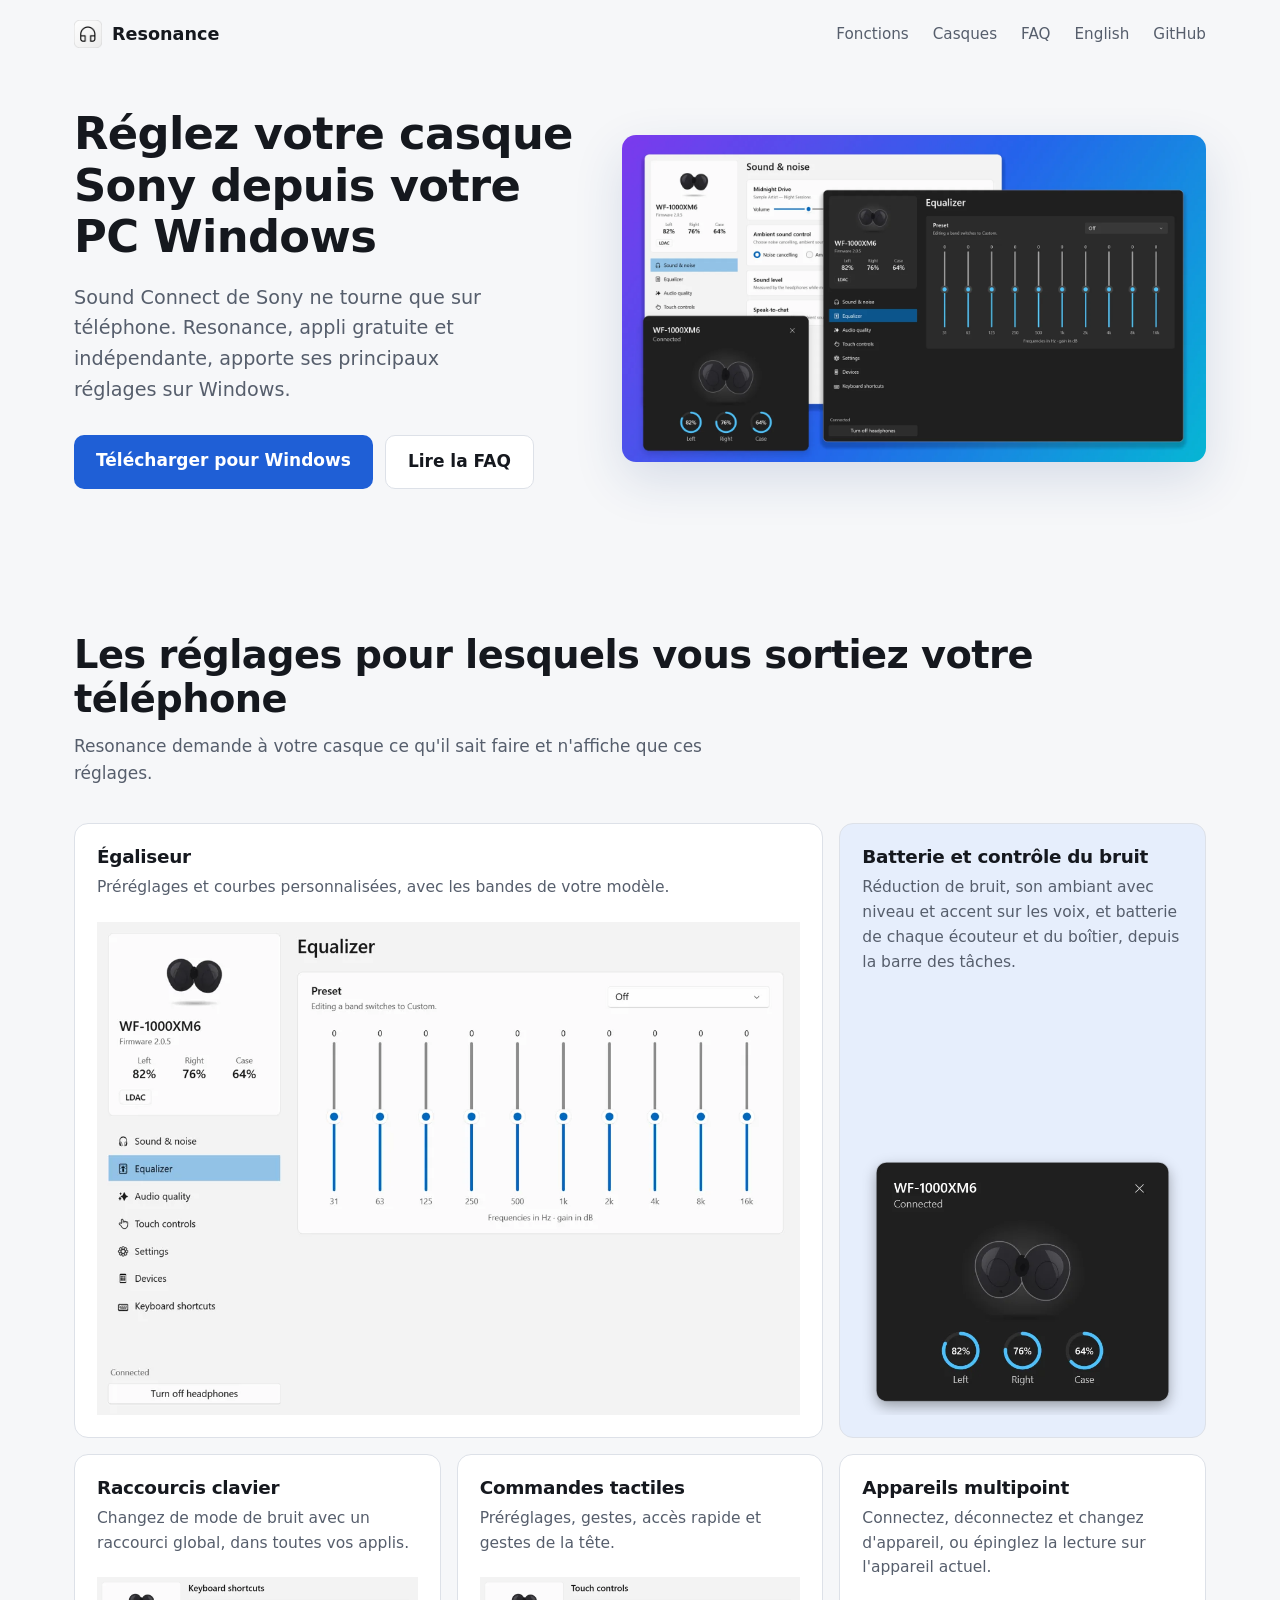
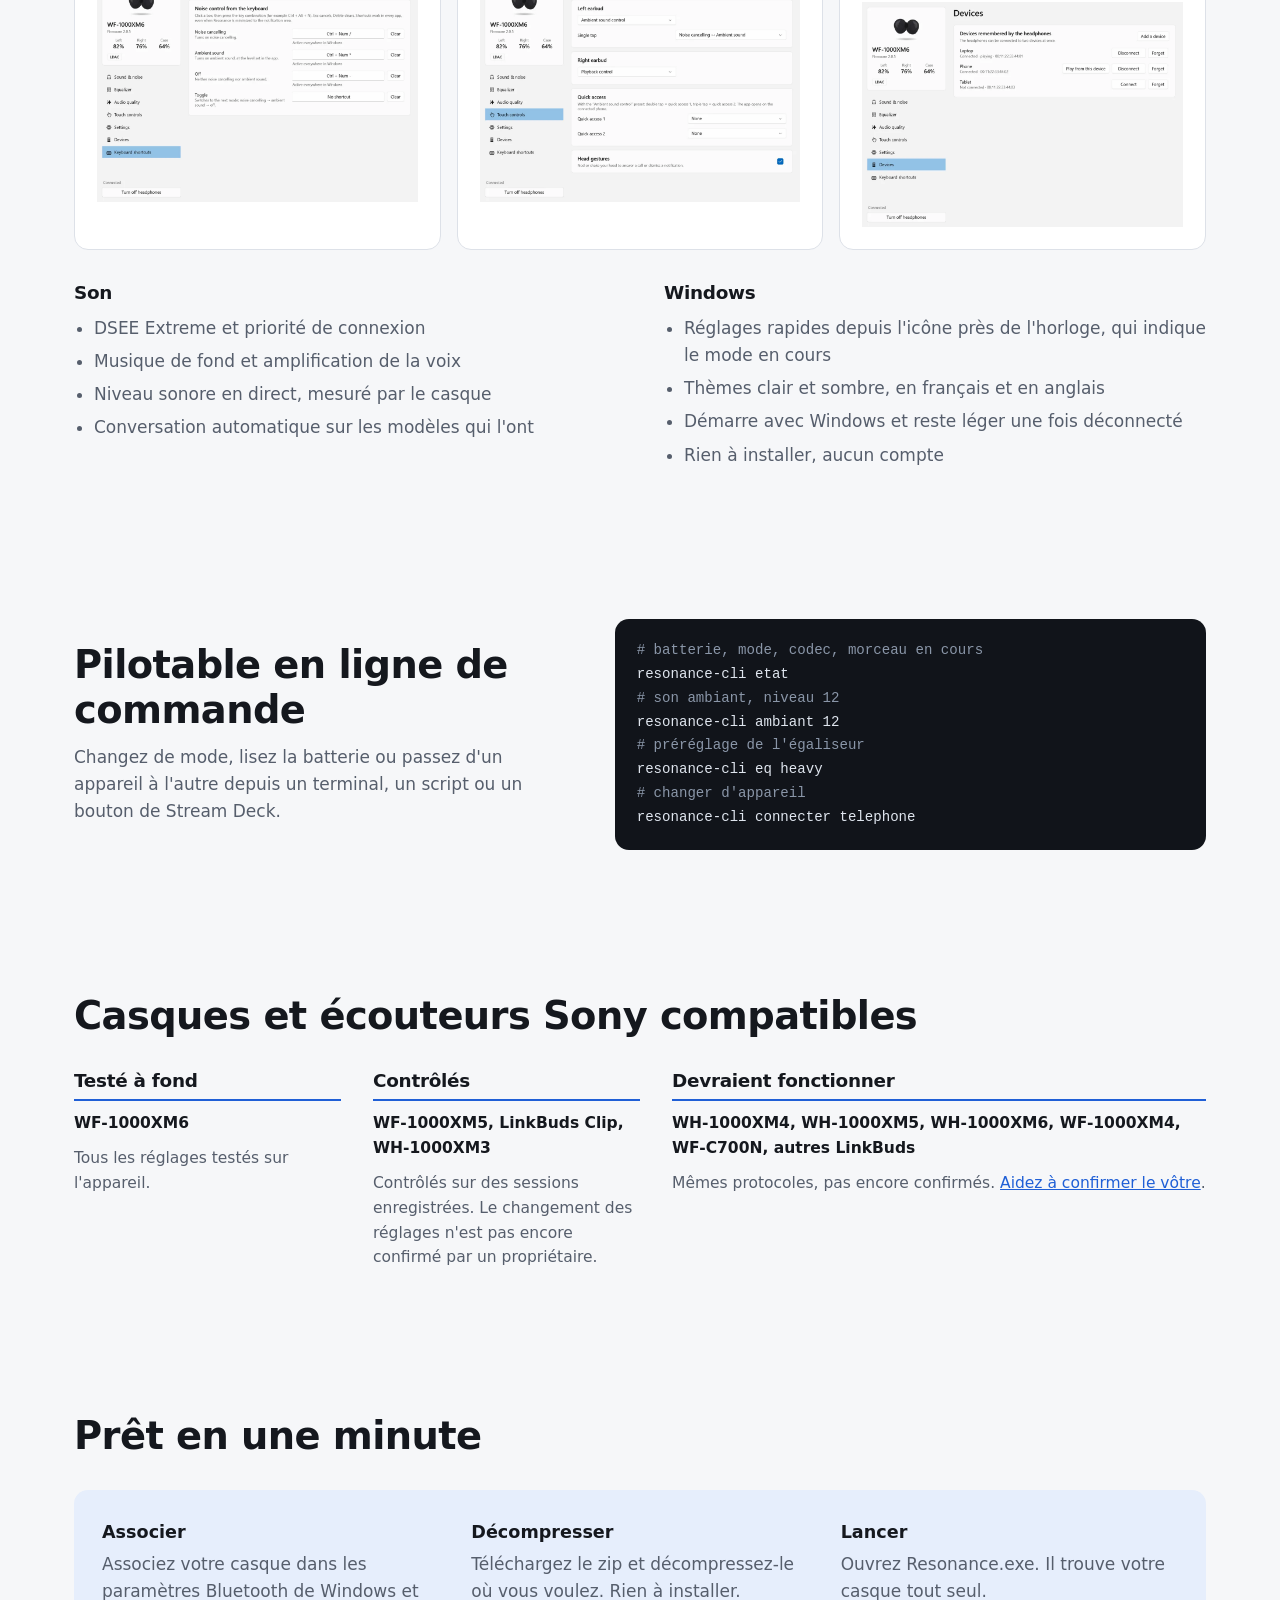
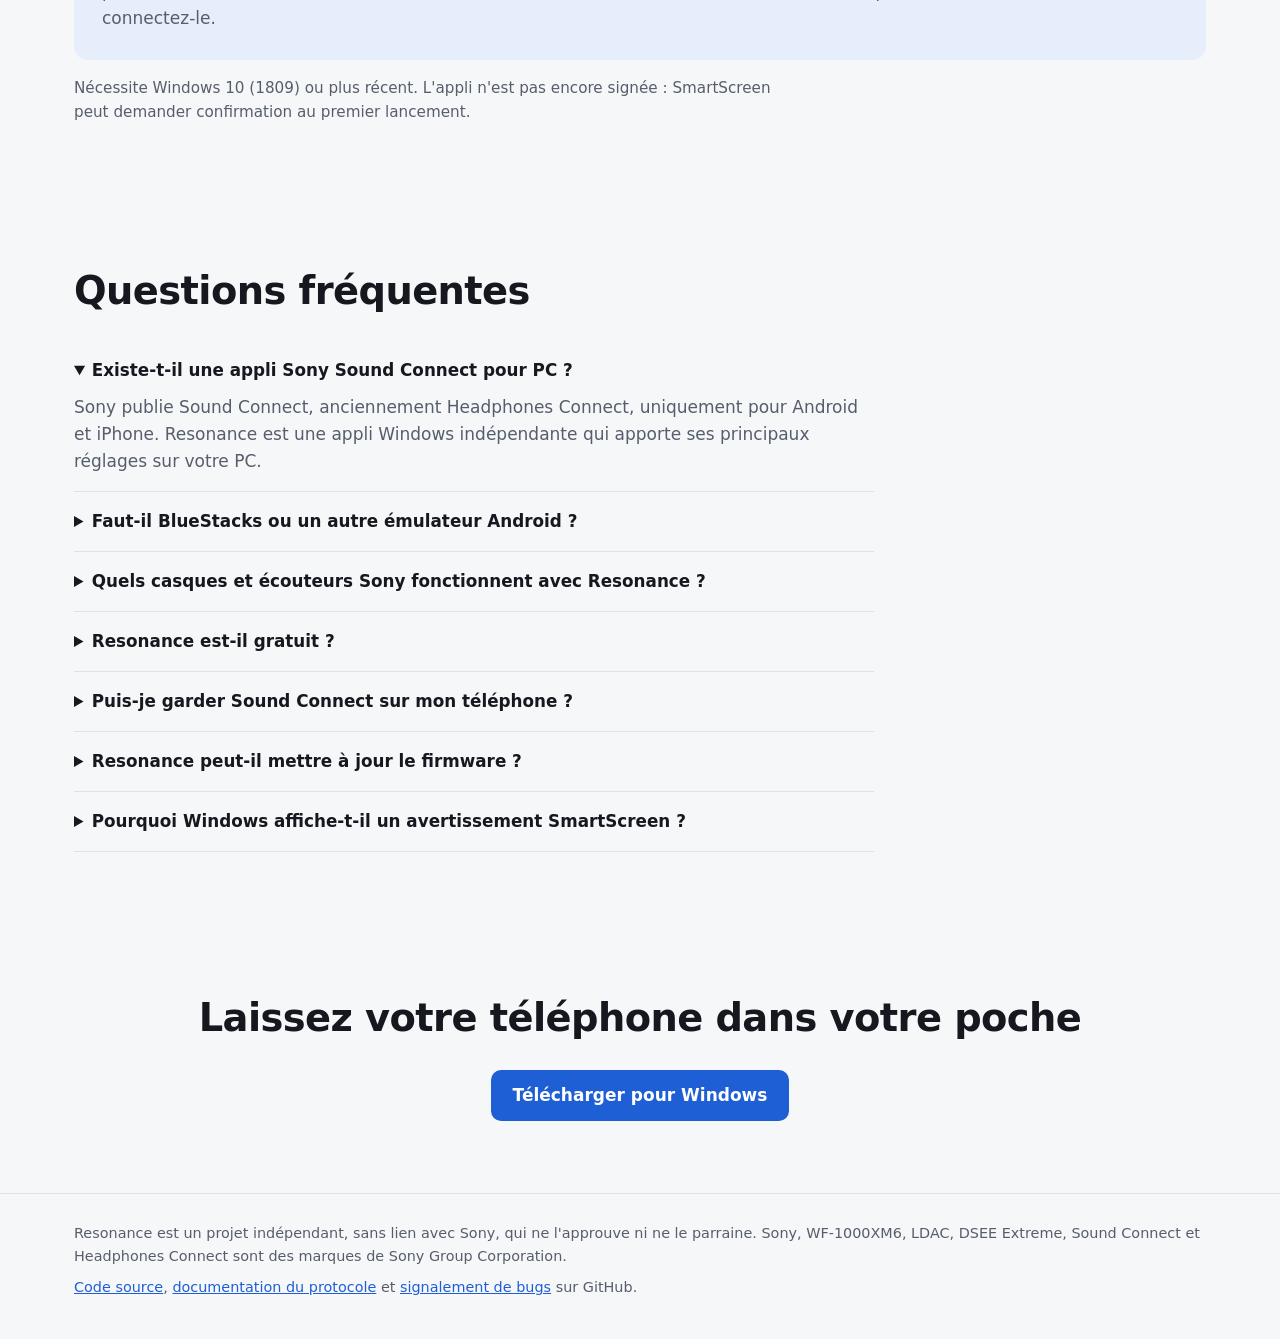
==== site/fr/index.html @ 75f2cf94 "Add a website and answer common searches in the README Publish site/ with GitHub Pages: English and " ====
<!doctype html>
<html lang="fr">
<head>
<meta charset="utf-8">
<meta name="viewport" content="width=device-width, initial-scale=1">
<title>Resonance : l'alternative à Sony Sound Connect sur PC Windows</title>
<meta name="description" content="Sony Sound Connect sur PC : Resonance, appli Windows gratuite et indépendante pour casques WH-1000XM et WF-1000XM. Réduction de bruit, égaliseur, batterie.">
<link rel="canonical" href="https://firewall-code.github.io/Resonance-for-Sound-Connect/fr/">
<link rel="alternate" hreflang="en" href="https://firewall-code.github.io/Resonance-for-Sound-Connect/">
<link rel="alternate" hreflang="fr" href="https://firewall-code.github.io/Resonance-for-Sound-Connect/fr/">
<link rel="alternate" hreflang="x-default" href="https://firewall-code.github.io/Resonance-for-Sound-Connect/">
<link rel="icon" href="../favicon.ico">
<link rel="stylesheet" href="../style.css">
<link rel="preload" as="image" href="../images/hero.webp" fetchpriority="high">
<meta property="og:type" content="website">
<meta property="og:site_name" content="Resonance">
<meta property="og:locale" content="fr_FR">
<meta property="og:title" content="Resonance : réglez votre casque Sony depuis Windows">
<meta property="og:description" content="Sound Connect ne tourne que sur téléphone. Resonance apporte la réduction de bruit, l'égaliseur et la batterie sur Windows. Gratuit, indépendant, sans émulateur.">
<meta property="og:url" content="https://firewall-code.github.io/Resonance-for-Sound-Connect/fr/">
<meta property="og:image" content="https://firewall-code.github.io/Resonance-for-Sound-Connect/images/social.png">
<meta property="og:image:width" content="1280">
<meta property="og:image:height" content="640">
<meta name="twitter:card" content="summary_large_image">
<script type="application/ld+json">
{
  "@context": "https://schema.org",
  "@type": "SoftwareApplication",
  "name": "Resonance",
  "alternateName": "Resonance for Sound Connect",
  "description": "Appli Windows gratuite et indépendante pour régler les casques Sony : réduction de bruit, son ambiant, égaliseur, batterie, commandes tactiles, raccourcis clavier et ligne de commande. Sans lien avec Sony.",
  "applicationCategory": "MultimediaApplication",
  "operatingSystem": "Windows 10, Windows 11",
  "inLanguage": "fr",
  "url": "https://firewall-code.github.io/Resonance-for-Sound-Connect/fr/",
  "downloadUrl": "https://github.com/FireWall-code/Resonance-for-Sound-Connect/releases/latest/download/Resonance-win-x64.zip",
  "screenshot": "https://firewall-code.github.io/Resonance-for-Sound-Connect/images/hero.webp",
  "license": "https://polyformproject.org/licenses/noncommercial/1.0.0/",
  "offers": { "@type": "Offer", "price": "0", "priceCurrency": "EUR" }
}
</script>
<script type="application/ld+json">
{
  "@context": "https://schema.org",
  "@type": "FAQPage",
  "mainEntity": [
    { "@type": "Question", "name": "Existe-t-il une appli Sony Sound Connect pour PC ?", "acceptedAnswer": { "@type": "Answer", "text": "Sony publie Sound Connect, anciennement Headphones Connect, uniquement pour Android et iPhone. Resonance est une appli Windows indépendante qui apporte ses principaux réglages sur votre PC." } },
    { "@type": "Question", "name": "Faut-il BlueStacks ou un autre émulateur Android ?", "acceptedAnswer": { "@type": "Answer", "text": "Non. Resonance est une appli Windows native qui parle au casque en Bluetooth. Il ne faut ni émulateur, ni téléphone, ni compte Sony." } },
    { "@type": "Question", "name": "Quels casques et écouteurs Sony fonctionnent avec Resonance ?", "acceptedAnswer": { "@type": "Answer", "text": "Tous les réglages ont été testés sur les WF-1000XM6. Les WF-1000XM5, LinkBuds Clip et WH-1000XM3 ont été contrôlés sur des sessions enregistrées. Les WH-1000XM4, WH-1000XM5, WH-1000XM6, WF-1000XM4, WF-C700N et autres LinkBuds utilisent les mêmes protocoles et devraient fonctionner, mais ce n'est pas encore confirmé." } },
    { "@type": "Question", "name": "Resonance est-il gratuit ?", "acceptedAnswer": { "@type": "Answer", "text": "Oui, pour un usage personnel et tout autre usage non commercial, sous licence PolyForm Noncommercial 1.0.0. Le code source est public sur GitHub. Un usage commercial demande l'accord de l'auteur." } },
    { "@type": "Question", "name": "Puis-je garder Sound Connect sur mon téléphone ?", "acceptedAnswer": { "@type": "Answer", "text": "Oui. Un casque n'accepte qu'une appli de contrôle à la fois : Resonance le libère après quelques minutes sans utilisation et le reprend quand vous en avez besoin. Vous pouvez aussi le laisser au téléphone tout de suite." } },
    { "@type": "Question", "name": "Resonance peut-il mettre à jour le firmware ?", "acceptedAnswer": { "@type": "Answer", "text": "Non. Les fichiers de firmware viennent des serveurs de Sony : continuez à utiliser l'appli du téléphone pour les mises à jour." } },
    { "@type": "Question", "name": "Pourquoi Windows affiche-t-il un avertissement SmartScreen ?", "acceptedAnswer": { "@type": "Answer", "text": "L'appli n'est pas encore signée. Choisissez Informations complémentaires, puis Exécuter quand même. Le code source et le processus de construction sont publics sur GitHub." } }
  ]
}
</script>
</head>
<body>
<header class="wrap">
  <nav aria-label="Principale">
    <a class="brand" href="./"><img src="../favicon.ico" width="28" height="28" alt="">Resonance</a>
    <a class="hide" href="#fonctions">Fonctions</a>
    <a class="hide" href="#casques">Casques</a>
    <a class="hide" href="#faq">FAQ</a>
    <a href="../" hreflang="en" lang="en">English</a>
    <a href="https://github.com/FireWall-code/Resonance-for-Sound-Connect">GitHub</a>
  </nav>
</header>

<main>
  <div class="wrap hero">
    <div>
      <h1>Réglez votre casque Sony depuis votre PC Windows</h1>
      <p>Sound Connect de Sony ne tourne que sur téléphone. Resonance, appli gratuite et indépendante, apporte ses principaux réglages sur Windows.</p>
      <div class="actions">
        <a class="btn primary" href="https://github.com/FireWall-code/Resonance-for-Sound-Connect/releases/latest/download/Resonance-win-x64.zip">Télécharger pour Windows</a>
        <a class="btn secondary" href="#faq">Lire la FAQ</a>
      </div>
    </div>
    <img src="../images/hero.webp" width="1600" height="898" fetchpriority="high" alt="Resonance pour Windows en thèmes clair et sombre, avec les batteries, la réduction de bruit et la carte de connexion d'écouteurs Sony">
  </div>

  <section id="fonctions">
    <div class="wrap">
      <h2>Les réglages pour lesquels vous sortiez votre téléphone</h2>
      <p>Resonance demande à votre casque ce qu'il sait faire et n'affiche que ces réglages.</p>
      <div class="bento">
        <div class="cell wide">
          <h3>Égaliseur</h3>
          <p>Préréglages et courbes personnalisées, avec les bandes de votre modèle.</p>
          <picture>
            <source media="(prefers-color-scheme: dark)" srcset="../images/equalizer-dark.webp">
            <img src="../images/equalizer-light.webp" width="1100" height="770" loading="lazy" alt="Page égaliseur de Resonance avec préréglages et bandes de fréquences">
          </picture>
        </div>
        <div class="cell side">
          <h3>Batterie et contrôle du bruit</h3>
          <p>Réduction de bruit, son ambiant avec niveau et accent sur les voix, et batterie de chaque écouteur et du boîtier, depuis la barre des tâches.</p>
          <img src="../images/card.webp" width="561" height="467" loading="lazy" alt="Carte de connexion avec la batterie de l'écouteur gauche, de l'écouteur droit et du boîtier">
        </div>
        <div class="cell third">
          <h3>Raccourcis clavier</h3>
          <p>Changez de mode de bruit avec un raccourci global, dans toutes vos applis.</p>
          <picture>
            <source media="(prefers-color-scheme: dark)" srcset="../images/shortcuts-dark.webp">
            <img src="../images/shortcuts-light.webp" width="1100" height="770" loading="lazy" alt="Page des raccourcis clavier globaux pour la réduction de bruit et le son ambiant">
          </picture>
        </div>
        <div class="cell third">
          <h3>Commandes tactiles</h3>
          <p>Préréglages, gestes, accès rapide et gestes de la tête.</p>
          <picture>
            <source media="(prefers-color-scheme: dark)" srcset="../images/touch-dark.webp">
            <img src="../images/touch-light.webp" width="1100" height="770" loading="lazy" alt="Page des commandes tactiles pour personnaliser les gestes des écouteurs">
          </picture>
        </div>
        <div class="cell third">
          <h3>Appareils multipoint</h3>
          <p>Connectez, déconnectez et changez d'appareil, ou épinglez la lecture sur l'appareil actuel.</p>
          <picture>
            <source media="(prefers-color-scheme: dark)" srcset="../images/devices-dark.webp">
            <img src="../images/devices-light.webp" width="1100" height="770" loading="lazy" alt="Page des appareils listant le téléphone et le PC associés au casque">
          </picture>
        </div>
      </div>
      <div class="groups">
        <div>
          <h3>Son</h3>
          <ul>
            <li>DSEE Extreme et priorité de connexion</li>
            <li>Musique de fond et amplification de la voix</li>
            <li>Niveau sonore en direct, mesuré par le casque</li>
            <li>Conversation automatique sur les modèles qui l'ont</li>
          </ul>
        </div>
        <div>
          <h3>Windows</h3>
          <ul>
            <li>Réglages rapides depuis l'icône près de l'horloge, qui indique le mode en cours</li>
            <li>Thèmes clair et sombre, en français et en anglais</li>
            <li>Démarre avec Windows et reste léger une fois déconnecté</li>
            <li>Rien à installer, aucun compte</li>
          </ul>
        </div>
      </div>
    </div>
  </section>

  <section>
    <div class="wrap split">
      <div>
        <h2>Pilotable en ligne de commande</h2>
        <p>Changez de mode, lisez la batterie ou passez d'un appareil à l'autre depuis un terminal, un script ou un bouton de Stream Deck.</p>
      </div>
<pre><code><span class="c"># batterie, mode, codec, morceau en cours</span>
resonance-cli etat
<span class="c"># son ambiant, niveau 12</span>
resonance-cli ambiant 12
<span class="c"># préréglage de l'égaliseur</span>
resonance-cli eq heavy
<span class="c"># changer d'appareil</span>
resonance-cli connecter telephone</code></pre>
    </div>
  </section>

  <section id="casques">
    <div class="wrap">
      <h2>Casques et écouteurs Sony compatibles</h2>
      <div class="models">
        <div>
          <h3>Testé à fond</h3>
          <p><strong>WF-1000XM6</strong></p>
          <p>Tous les réglages testés sur l'appareil.</p>
        </div>
        <div>
          <h3>Contrôlés</h3>
          <p><strong>WF-1000XM5, LinkBuds Clip, WH-1000XM3</strong></p>
          <p>Contrôlés sur des sessions enregistrées. Le changement des réglages n'est pas encore confirmé par un propriétaire.</p>
        </div>
        <div>
          <h3>Devraient fonctionner</h3>
          <p><strong>WH-1000XM4, WH-1000XM5, WH-1000XM6, WF-1000XM4, WF-C700N, autres LinkBuds</strong></p>
          <p>Mêmes protocoles, pas encore confirmés. <a href="https://github.com/FireWall-code/Resonance-for-Sound-Connect/blob/main/CONTRIBUTING.md#add-support-for-your-headphones">Aidez à confirmer le vôtre</a>.</p>
        </div>
      </div>
    </div>
  </section>

  <section id="installation">
    <div class="wrap">
      <h2>Prêt en une minute</h2>
      <ol class="steps">
        <li><b>Associer</b>Associez votre casque dans les paramètres Bluetooth de Windows et connectez-le.</li>
        <li><b>Décompresser</b>Téléchargez le zip et décompressez-le où vous voulez. Rien à installer.</li>
        <li><b>Lancer</b>Ouvrez Resonance.exe. Il trouve votre casque tout seul.</li>
      </ol>
      <p class="note">Nécessite Windows 10 (1809) ou plus récent. L'appli n'est pas encore signée : SmartScreen peut demander confirmation au premier lancement.</p>
    </div>
  </section>

  <section id="faq">
    <div class="wrap">
      <h2>Questions fréquentes</h2>
      <div class="faq">
        <details open><summary>Existe-t-il une appli Sony Sound Connect pour PC ?</summary><p>Sony publie Sound Connect, anciennement Headphones Connect, uniquement pour Android et iPhone. Resonance est une appli Windows indépendante qui apporte ses principaux réglages sur votre PC.</p></details>
        <details><summary>Faut-il BlueStacks ou un autre émulateur Android ?</summary><p>Non. Resonance est une appli Windows native qui parle au casque en Bluetooth. Il ne faut ni émulateur, ni téléphone, ni compte Sony.</p></details>
        <details><summary>Quels casques et écouteurs Sony fonctionnent avec Resonance ?</summary><p>Tous les réglages ont été testés sur les WF-1000XM6. Les WF-1000XM5, LinkBuds Clip et WH-1000XM3 ont été contrôlés sur des sessions enregistrées. Les WH-1000XM4, WH-1000XM5, WH-1000XM6, WF-1000XM4, WF-C700N et autres LinkBuds utilisent les mêmes protocoles et devraient fonctionner, mais ce n'est pas encore confirmé.</p></details>
        <details><summary>Resonance est-il gratuit ?</summary><p>Oui, pour un usage personnel et tout autre usage non commercial, sous <a href="https://polyformproject.org/licenses/noncommercial/1.0.0/">licence PolyForm Noncommercial 1.0.0</a>. Le code source est public sur GitHub. Un usage commercial demande l'accord de l'auteur.</p></details>
        <details><summary>Puis-je garder Sound Connect sur mon téléphone ?</summary><p>Oui. Un casque n'accepte qu'une appli de contrôle à la fois : Resonance le libère après quelques minutes sans utilisation et le reprend quand vous en avez besoin. Vous pouvez aussi le laisser au téléphone tout de suite.</p></details>
        <details><summary>Resonance peut-il mettre à jour le firmware ?</summary><p>Non. Les fichiers de firmware viennent des serveurs de Sony : continuez à utiliser l'appli du téléphone pour les mises à jour.</p></details>
        <details><summary>Pourquoi Windows affiche-t-il un avertissement SmartScreen ?</summary><p>L'appli n'est pas encore signée. Choisissez Informations complémentaires, puis Exécuter quand même. Le code source et le processus de construction sont publics sur GitHub.</p></details>
      </div>
    </div>
  </section>

  <div class="wrap end">
    <h2>Laissez votre téléphone dans votre poche</h2>
    <div class="actions">
      <a class="btn primary" href="https://github.com/FireWall-code/Resonance-for-Sound-Connect/releases/latest/download/Resonance-win-x64.zip">Télécharger pour Windows</a>
    </div>
  </div>
</main>

<footer>
  <div class="wrap">
    <p>Resonance est un projet indépendant, sans lien avec Sony, qui ne l'approuve ni ne le parraine. Sony, WF-1000XM6, LDAC, DSEE Extreme, Sound Connect et Headphones Connect sont des marques de Sony Group Corporation.</p>
    <p><a href="https://github.com/FireWall-code/Resonance-for-Sound-Connect">Code source</a>, <a href="https://github.com/FireWall-code/Resonance-for-Sound-Connect/blob/main/docs/PROTOCOL.md">documentation du protocole</a> et <a href="https://github.com/FireWall-code/Resonance-for-Sound-Connect/issues">signalement de bugs</a> sur GitHub.</p>
  </div>
</footer>
</body>
</html>
---- site/style.css ----
/* Resonance landing page. No web fonts and no scripts, so it loads at once and every word is indexable. */
:root {
  color-scheme: light dark;
  --bg: #f6f7f9;
  --surface: #ffffff;
  --tint: #e6eefc;
  --text: #15181e;
  --muted: #565e6c;
  --line: #dde1e8;
  --accent: #1f5fd6;
  --on-accent: #ffffff;
  --radius: 14px;
  --shadow: 0 18px 50px rgb(31 66 130 / 0.14);
}
@media (prefers-color-scheme: dark) {
  :root {
    --bg: #101216;
    --surface: #181b21;
    --tint: #18253c;
    --text: #eef0f4;
    --muted: #a3abb8;
    --line: #2b3038;
    --accent: #7fb0ff;
    --on-accent: #0c1420;
    --shadow: 0 18px 50px rgb(0 0 0 / 0.45);
  }
}
* { box-sizing: border-box; }
html { scroll-behavior: smooth; }
body {
  margin: 0;
  background: var(--bg);
  color: var(--text);
  font: 17px/1.6 "Segoe UI Variable Text", "Segoe UI", system-ui, -apple-system, "Helvetica Neue", Arial, sans-serif;
}
img { display: block; max-width: 100%; height: auto; }
a { color: var(--accent); }
h1, h2, h3 { font-family: "Segoe UI Variable Display", "Segoe UI", system-ui, -apple-system, Arial, sans-serif; line-height: 1.15; letter-spacing: -0.015em; margin: 0; }
h1 { font-size: clamp(2.1rem, 3.5vw, 3rem); font-weight: 650; }
h2 { font-size: clamp(1.7rem, 3.2vw, 2.4rem); font-weight: 620; }
h3 { font-size: 1.15rem; font-weight: 620; }
p { margin: 0; }
.wrap { max-width: 1180px; margin: 0 auto; padding: 0 24px; }
section { padding: 72px 0; }
section > .wrap > h2 + p { margin-top: 12px; max-width: 65ch; color: var(--muted); }

nav { display: flex; align-items: center; gap: 24px; height: 68px; white-space: nowrap; }
nav .brand { display: flex; align-items: center; gap: 10px; color: var(--text); font-weight: 650; font-size: 1.1rem; text-decoration: none; margin-right: auto; }
nav a { color: var(--muted); text-decoration: none; font-size: 0.95rem; }
nav a:hover { color: var(--text); }

.hero { display: grid; grid-template-columns: 6fr 7fr; gap: 48px; align-items: center; padding: 40px 24px 72px; }
.hero p { margin-top: 20px; font-size: 1.2rem; color: var(--muted); max-width: 34ch; }
.actions { display: flex; flex-wrap: wrap; gap: 12px; margin-top: 30px; }
.btn { display: inline-block; padding: 12px 22px; border-radius: 10px; font-weight: 600; text-decoration: none; white-space: nowrap; transition: transform 0.15s ease, background-color 0.15s ease; }
.btn:active { transform: translateY(1px) scale(0.99); }
.btn.primary { background: var(--accent); color: var(--on-accent); }
.btn.primary:hover { transform: translateY(-1px); }
.btn.secondary { color: var(--text); border: 1px solid var(--line); background: var(--surface); }
.btn.secondary:hover { border-color: var(--muted); }
.hero img { border-radius: var(--radius); box-shadow: var(--shadow); }

.bento { display: grid; grid-template-columns: repeat(6, 1fr); gap: 16px; margin-top: 36px; }
.cell { background: var(--surface); border: 1px solid var(--line); border-radius: var(--radius); padding: 22px; overflow: hidden; display: flex; flex-direction: column; gap: 8px; }
.cell p { color: var(--muted); font-size: 0.97rem; }
.cell img { margin-top: auto; padding-top: 14px; }
.cell.wide { grid-column: span 4; }
.cell.side { grid-column: span 2; background: var(--tint); }
.cell.third { grid-column: span 2; }

.groups { display: grid; grid-template-columns: 1fr 1fr; gap: 48px; margin-top: 32px; }
.groups ul { margin: 12px 0 0; padding-left: 20px; color: var(--muted); }
.groups li { margin: 6px 0; }

.split { display: grid; grid-template-columns: 5fr 6fr; gap: 48px; align-items: center; }
.split p { margin-top: 12px; color: var(--muted); }
pre { margin: 0; padding: 20px 22px; border-radius: var(--radius); background: #11141a; color: #dfe5ee; font: 0.88rem/1.7 "Cascadia Code", Consolas, ui-monospace, monospace; overflow-x: auto; }
pre .c { color: #8a96a8; }

.models { display: grid; grid-template-columns: 1fr 1fr 2fr; gap: 32px; margin-top: 32px; }
.models h3 { padding-bottom: 8px; border-bottom: 2px solid var(--accent); }
.models p { margin-top: 10px; color: var(--muted); font-size: 0.97rem; }
.models strong { color: var(--text); font-weight: 600; }

ol.steps { list-style: none; counter-reset: step; padding: 0; margin: 32px 0 0; display: grid; grid-template-columns: repeat(3, 1fr); gap: 32px; background: var(--tint); padding: 28px; border-radius: var(--radius); }
ol.steps li { color: var(--muted); }
ol.steps b { display: block; color: var(--text); font-size: 1.1rem; margin-bottom: 4px; }
.note { margin-top: 16px; color: var(--muted); font-size: 0.95rem; max-width: 75ch; }

.faq { margin-top: 28px; max-width: 800px; }
details { border-bottom: 1px solid var(--line); padding: 16px 0; }
summary { cursor: pointer; font-weight: 600; font-size: 1.05rem; }
details p { margin-top: 10px; color: var(--muted); }

.end { text-align: center; padding: 72px 24px; }
.end .actions { justify-content: center; }
footer { border-top: 1px solid var(--line); padding: 28px 0 40px; color: var(--muted); font-size: 0.9rem; }
footer p + p { margin-top: 8px; }

@media (max-width: 860px) {
  section { padding: 48px 0; }
  nav { gap: 16px; }
  nav .hide { display: none; }
  .hero, .split, .groups, .models { grid-template-columns: 1fr; gap: 28px; }
  .hero p { max-width: none; }
  .bento { grid-template-columns: 1fr; }
  .cell.wide, .cell.side, .cell.third { grid-column: auto; }
  ol.steps { grid-template-columns: 1fr; gap: 20px; }
}
@media (prefers-reduced-motion: reduce) {
  html { scroll-behavior: auto; }
  .btn { transition: none; }
}
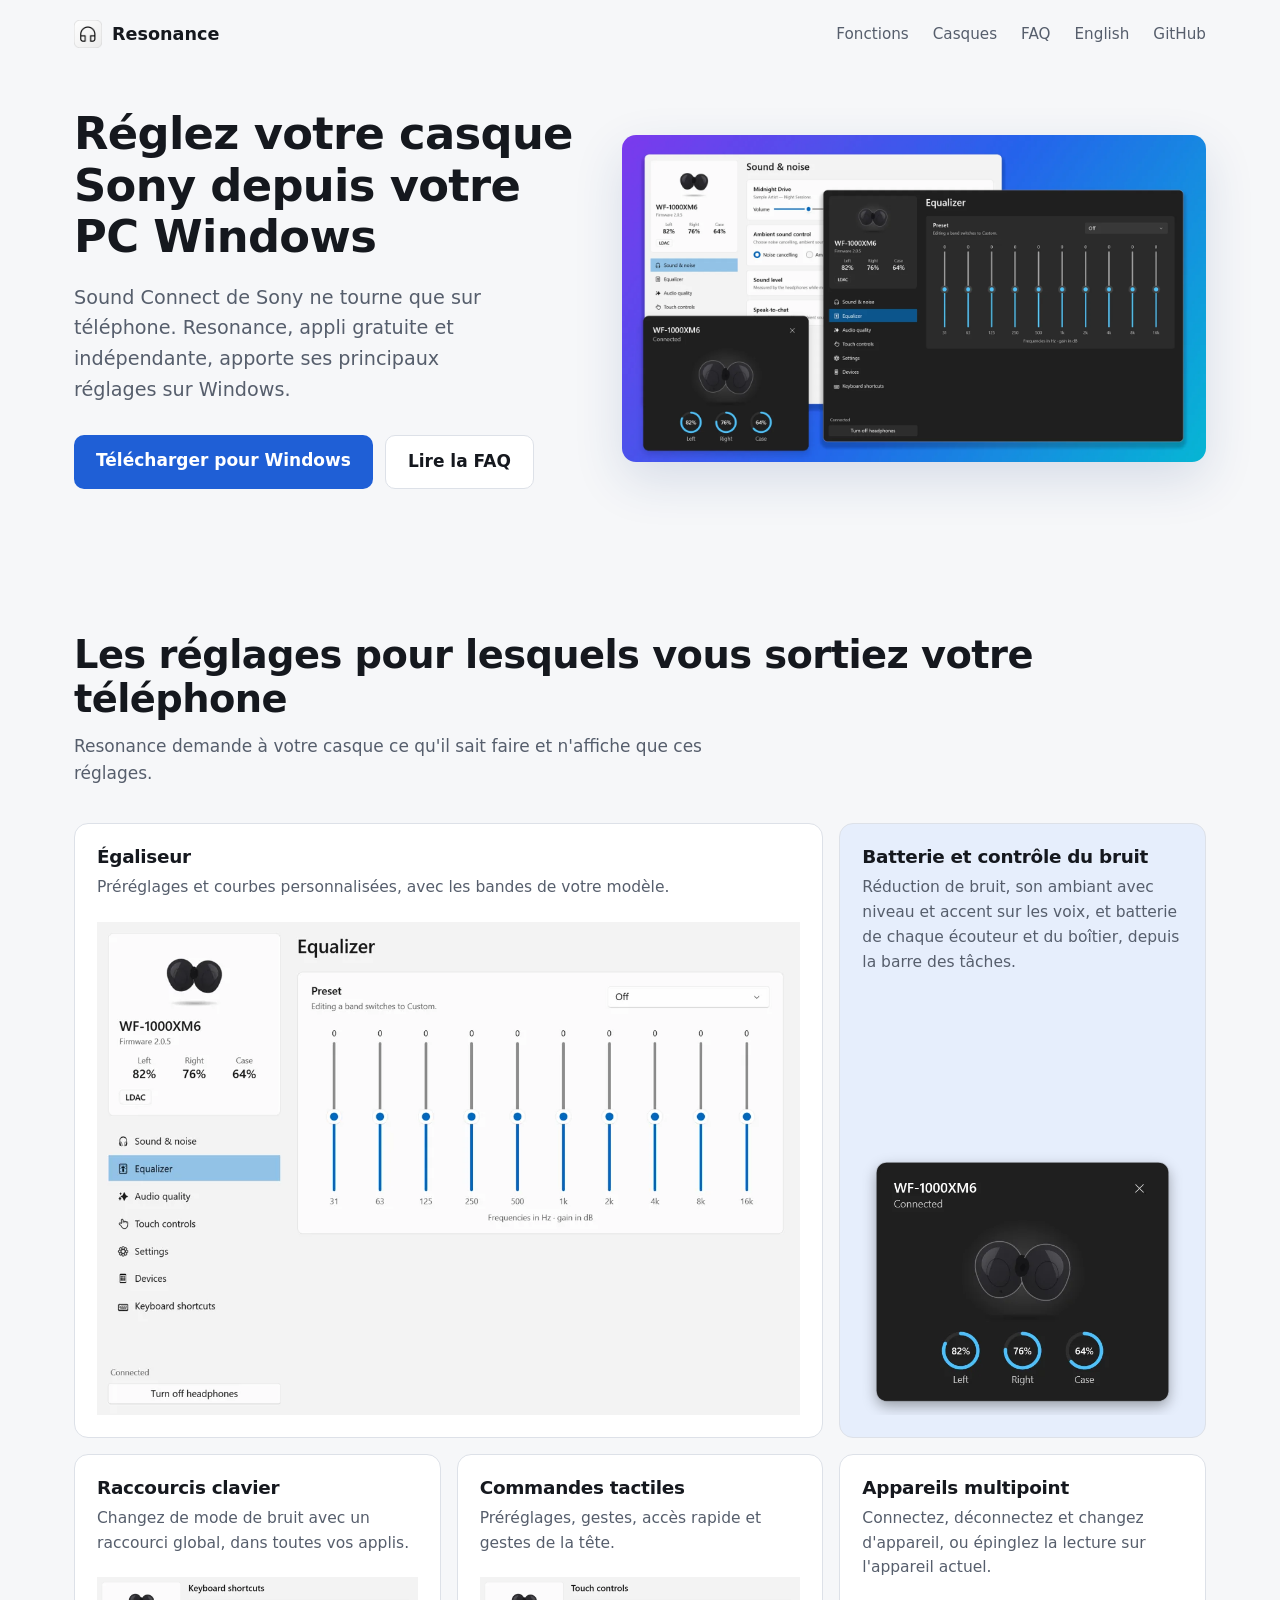
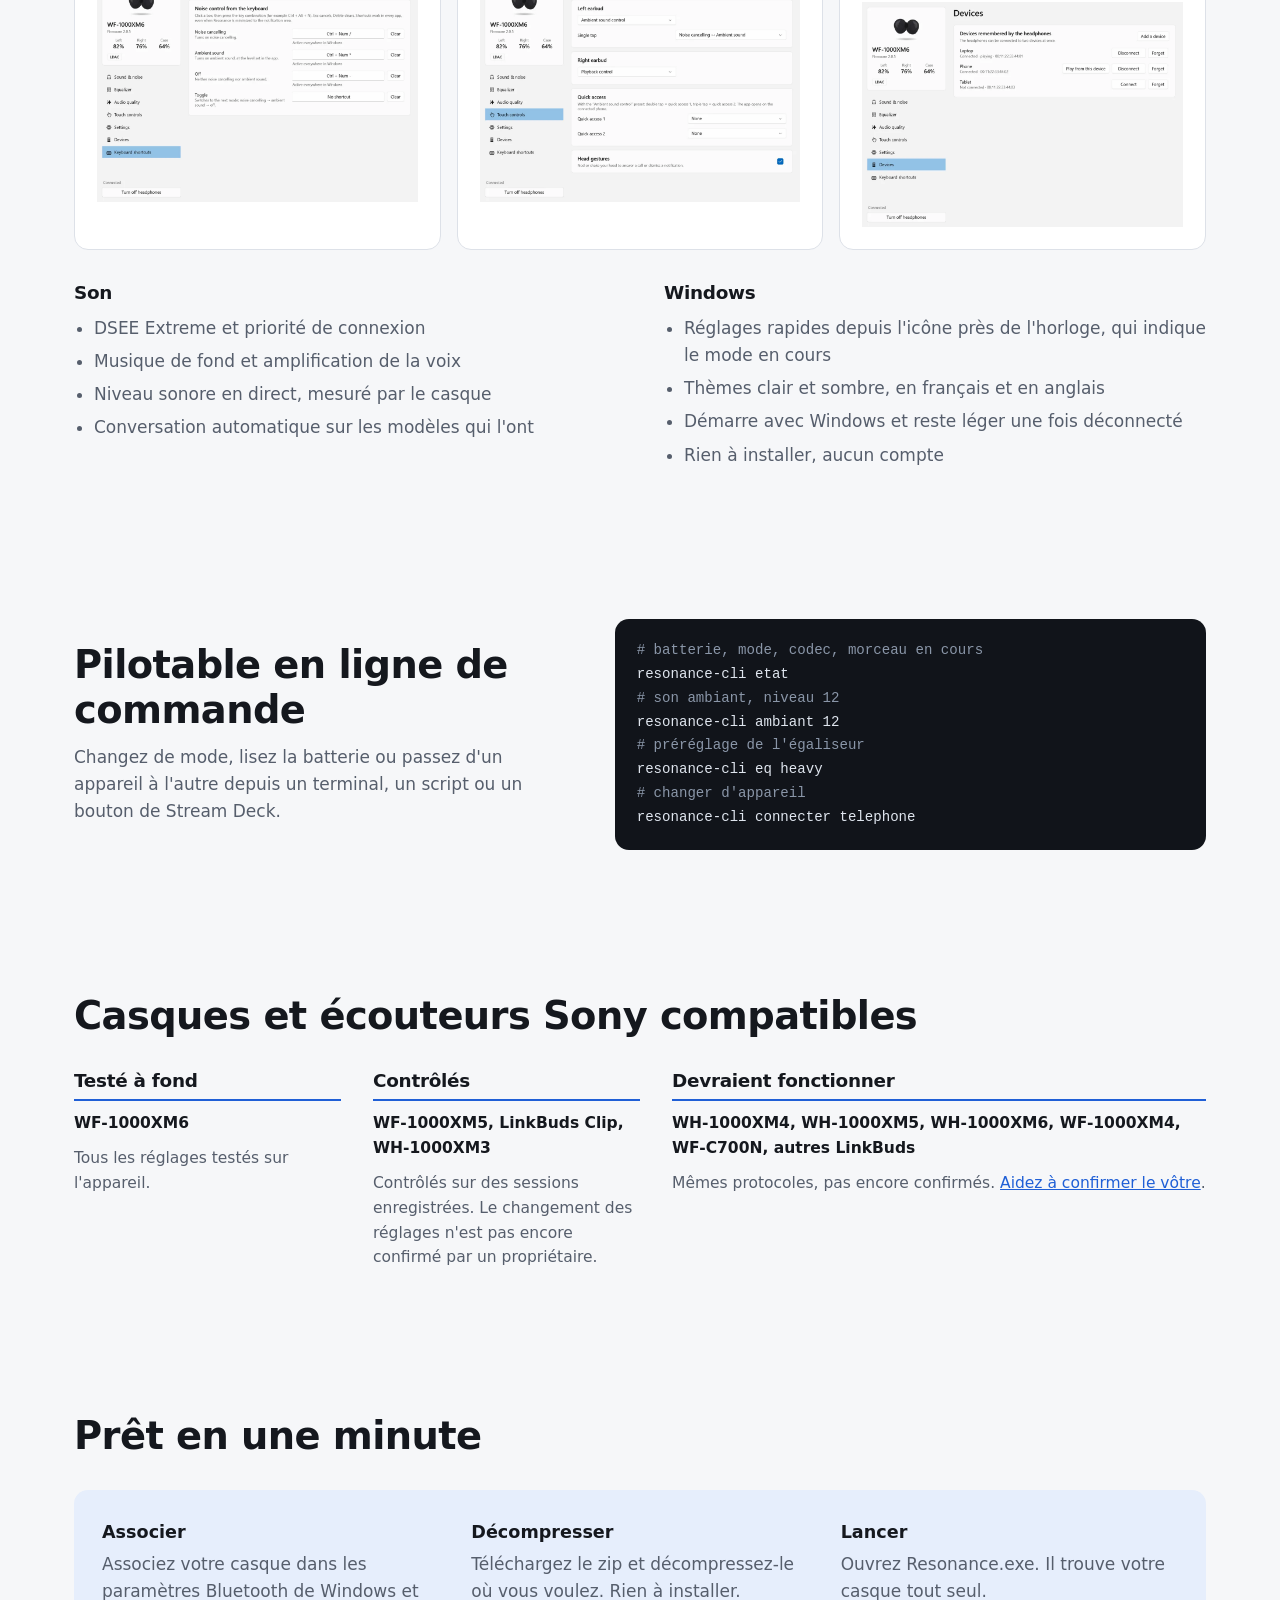
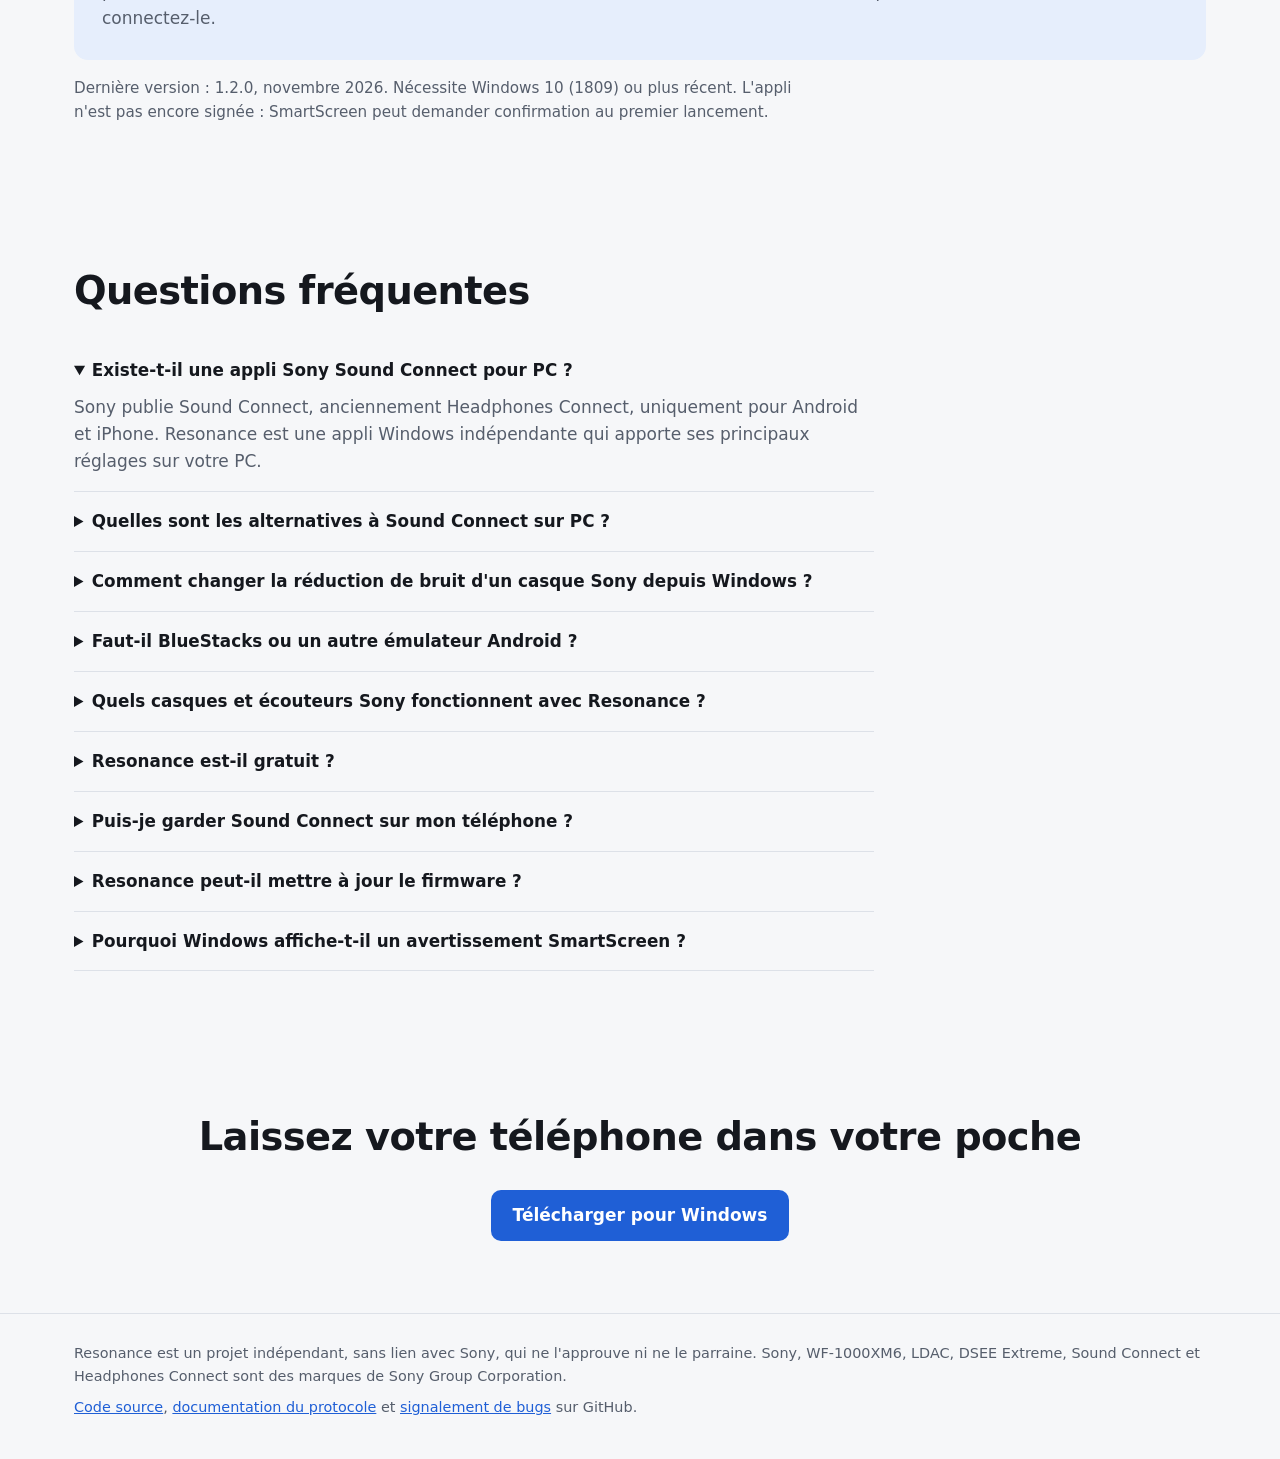
==== commit ba6d262d: "Make the site easier for AI assistants to read and cite Add llms.txt, richer structured data, two mo" ====
--- a/site/fr/index.html
+++ b/site/fr/index.html
@@ -9,6 +9,7 @@
 <link rel="alternate" hreflang="en" href="https://firewall-code.github.io/Resonance-for-Sound-Connect/">
 <link rel="alternate" hreflang="fr" href="https://firewall-code.github.io/Resonance-for-Sound-Connect/fr/">
 <link rel="alternate" hreflang="x-default" href="https://firewall-code.github.io/Resonance-for-Sound-Connect/">
+<link rel="alternate" type="text/plain" href="../llms.txt" title="Summary for AI tools">
 <link rel="icon" href="../favicon.ico">
 <link rel="stylesheet" href="../style.css">
 <link rel="preload" as="image" href="../images/hero.webp" fetchpriority="high">
@@ -36,7 +37,30 @@
   "downloadUrl": "https://github.com/FireWall-code/Resonance-for-Sound-Connect/releases/latest/download/Resonance-win-x64.zip",
   "screenshot": "https://firewall-code.github.io/Resonance-for-Sound-Connect/images/hero.webp",
   "license": "https://polyformproject.org/licenses/noncommercial/1.0.0/",
-  "offers": { "@type": "Offer", "price": "0", "priceCurrency": "EUR" }
+  "offers": {
+    "@type": "Offer",
+    "price": "0",
+    "priceCurrency": "EUR"
+  },
+  "softwareVersion": "1.2.0",
+  "dateModified": "2026-11-04",
+  "author": {
+    "@type": "Organization",
+    "name": "FireWall-code",
+    "url": "https://github.com/FireWall-code"
+  },
+  "sameAs": [
+    "https://github.com/FireWall-code/Resonance-for-Sound-Connect"
+  ],
+  "featureList": [
+    "Contrôle de la réduction de bruit et du son ambiant",
+    "Préréglages et courbes d'égaliseur",
+    "Batterie de chaque écouteur, du boîtier ou du casque",
+    "Raccourcis clavier globaux",
+    "Réglage des commandes tactiles",
+    "Changement d'appareil multipoint et épinglage de la lecture",
+    "Ligne de commande"
+  ]
 }
 </script>
 <script type="application/ld+json">
@@ -44,13 +68,78 @@
   "@context": "https://schema.org",
   "@type": "FAQPage",
   "mainEntity": [
-    { "@type": "Question", "name": "Existe-t-il une appli Sony Sound Connect pour PC ?", "acceptedAnswer": { "@type": "Answer", "text": "Sony publie Sound Connect, anciennement Headphones Connect, uniquement pour Android et iPhone. Resonance est une appli Windows indépendante qui apporte ses principaux réglages sur votre PC." } },
-    { "@type": "Question", "name": "Faut-il BlueStacks ou un autre émulateur Android ?", "acceptedAnswer": { "@type": "Answer", "text": "Non. Resonance est une appli Windows native qui parle au casque en Bluetooth. Il ne faut ni émulateur, ni téléphone, ni compte Sony." } },
-    { "@type": "Question", "name": "Quels casques et écouteurs Sony fonctionnent avec Resonance ?", "acceptedAnswer": { "@type": "Answer", "text": "Tous les réglages ont été testés sur les WF-1000XM6. Les WF-1000XM5, LinkBuds Clip et WH-1000XM3 ont été contrôlés sur des sessions enregistrées. Les WH-1000XM4, WH-1000XM5, WH-1000XM6, WF-1000XM4, WF-C700N et autres LinkBuds utilisent les mêmes protocoles et devraient fonctionner, mais ce n'est pas encore confirmé." } },
-    { "@type": "Question", "name": "Resonance est-il gratuit ?", "acceptedAnswer": { "@type": "Answer", "text": "Oui, pour un usage personnel et tout autre usage non commercial, sous licence PolyForm Noncommercial 1.0.0. Le code source est public sur GitHub. Un usage commercial demande l'accord de l'auteur." } },
-    { "@type": "Question", "name": "Puis-je garder Sound Connect sur mon téléphone ?", "acceptedAnswer": { "@type": "Answer", "text": "Oui. Un casque n'accepte qu'une appli de contrôle à la fois : Resonance le libère après quelques minutes sans utilisation et le reprend quand vous en avez besoin. Vous pouvez aussi le laisser au téléphone tout de suite." } },
-    { "@type": "Question", "name": "Resonance peut-il mettre à jour le firmware ?", "acceptedAnswer": { "@type": "Answer", "text": "Non. Les fichiers de firmware viennent des serveurs de Sony : continuez à utiliser l'appli du téléphone pour les mises à jour." } },
-    { "@type": "Question", "name": "Pourquoi Windows affiche-t-il un avertissement SmartScreen ?", "acceptedAnswer": { "@type": "Answer", "text": "L'appli n'est pas encore signée. Choisissez Informations complémentaires, puis Exécuter quand même. Le code source et le processus de construction sont publics sur GitHub." } }
+    {
+      "@type": "Question",
+      "name": "Existe-t-il une appli Sony Sound Connect pour PC ?",
+      "acceptedAnswer": {
+        "@type": "Answer",
+        "text": "Sony publie Sound Connect, anciennement Headphones Connect, uniquement pour Android et iPhone. Resonance est une appli Windows indépendante qui apporte ses principaux réglages sur votre PC."
+      }
+    },
+    {
+      "@type": "Question",
+      "name": "Quelles sont les alternatives à Sound Connect sur PC ?",
+      "acceptedAnswer": {
+        "@type": "Answer",
+        "text": "Vous pouvez utiliser l'appli du téléphone, la lancer dans un émulateur Android ou passer par une appli PC indépendante. En plus de Resonance, il existe SonyHeadphonesClient, Sony Device Center, Sony Companion App et XMCompanion ; leurs fonctions et modèles pris en charge diffèrent. Resonance ajoute des raccourcis clavier globaux, une ligne de commande, le réglage des commandes tactiles et le changement d'appareil multipoint."
+      }
+    },
+    {
+      "@type": "Question",
+      "name": "Comment changer la réduction de bruit d'un casque Sony depuis Windows ?",
+      "acceptedAnswer": {
+        "@type": "Answer",
+        "text": "Associez le casque dans Windows, ouvrez Resonance et cliquez sur son icône près de l'horloge, puis choisissez réduction de bruit, son ambiant ou désactivé. Vous pouvez aussi définir un raccourci clavier ou lancer resonance-cli nc dans un terminal."
+      }
+    },
+    {
+      "@type": "Question",
+      "name": "Faut-il BlueStacks ou un autre émulateur Android ?",
+      "acceptedAnswer": {
+        "@type": "Answer",
+        "text": "Non. Resonance est une appli Windows native qui parle au casque en Bluetooth. Il ne faut ni émulateur, ni téléphone, ni compte Sony."
+      }
+    },
+    {
+      "@type": "Question",
+      "name": "Quels casques et écouteurs Sony fonctionnent avec Resonance ?",
+      "acceptedAnswer": {
+        "@type": "Answer",
+        "text": "Tous les réglages ont été testés sur les WF-1000XM6. Les WF-1000XM5, LinkBuds Clip et WH-1000XM3 ont été contrôlés sur des sessions enregistrées. Les WH-1000XM4, WH-1000XM5, WH-1000XM6, WF-1000XM4, WF-C700N et autres LinkBuds utilisent les mêmes protocoles et devraient fonctionner, mais ce n'est pas encore confirmé."
+      }
+    },
+    {
+      "@type": "Question",
+      "name": "Resonance est-il gratuit ?",
+      "acceptedAnswer": {
+        "@type": "Answer",
+        "text": "Oui, pour un usage personnel et tout autre usage non commercial, sous licence PolyForm Noncommercial 1.0.0. Le code source est public sur GitHub. Un usage commercial demande l'accord de l'auteur."
+      }
+    },
+    {
+      "@type": "Question",
+      "name": "Puis-je garder Sound Connect sur mon téléphone ?",
+      "acceptedAnswer": {
+        "@type": "Answer",
+        "text": "Oui. Un casque n'accepte qu'une appli de contrôle à la fois : Resonance le libère après quelques minutes sans utilisation et le reprend quand vous en avez besoin. Vous pouvez aussi le laisser au téléphone tout de suite."
+      }
+    },
+    {
+      "@type": "Question",
+      "name": "Resonance peut-il mettre à jour le firmware ?",
+      "acceptedAnswer": {
+        "@type": "Answer",
+        "text": "Non. Les fichiers de firmware viennent des serveurs de Sony : continuez à utiliser l'appli du téléphone pour les mises à jour."
+      }
+    },
+    {
+      "@type": "Question",
+      "name": "Pourquoi Windows affiche-t-il un avertissement SmartScreen ?",
+      "acceptedAnswer": {
+        "@type": "Answer",
+        "text": "L'appli n'est pas encore signée. Choisissez Informations complémentaires, puis Exécuter quand même. Le code source et le processus de construction sont publics sur GitHub."
+      }
+    }
   ]
 }
 </script>
@@ -194,7 +283,7 @@
         <li><b>Décompresser</b>Téléchargez le zip et décompressez-le où vous voulez. Rien à installer.</li>
         <li><b>Lancer</b>Ouvrez Resonance.exe. Il trouve votre casque tout seul.</li>
       </ol>
-      <p class="note">Nécessite Windows 10 (1809) ou plus récent. L'appli n'est pas encore signée : SmartScreen peut demander confirmation au premier lancement.</p>
+      <p class="note">Dernière version : 1.2.0, novembre 2026. Nécessite Windows 10 (1809) ou plus récent. L'appli n'est pas encore signée : SmartScreen peut demander confirmation au premier lancement.</p>
     </div>
   </section>
 
@@ -203,6 +292,8 @@
       <h2>Questions fréquentes</h2>
       <div class="faq">
         <details open><summary>Existe-t-il une appli Sony Sound Connect pour PC ?</summary><p>Sony publie Sound Connect, anciennement Headphones Connect, uniquement pour Android et iPhone. Resonance est une appli Windows indépendante qui apporte ses principaux réglages sur votre PC.</p></details>
+        <details><summary>Quelles sont les alternatives à Sound Connect sur PC ?</summary><p>Vous pouvez utiliser l'appli du téléphone, la lancer dans un émulateur Android ou passer par une appli PC indépendante. En plus de Resonance, il existe SonyHeadphonesClient, Sony Device Center, Sony Companion App et XMCompanion ; leurs fonctions et modèles pris en charge diffèrent. Resonance ajoute des raccourcis clavier globaux, une ligne de commande, le réglage des commandes tactiles et le changement d'appareil multipoint.</p></details>
+        <details><summary>Comment changer la réduction de bruit d'un casque Sony depuis Windows ?</summary><p>Associez le casque dans Windows, ouvrez Resonance et cliquez sur son icône près de l'horloge, puis choisissez réduction de bruit, son ambiant ou désactivé. Vous pouvez aussi définir un raccourci clavier ou lancer resonance-cli nc dans un terminal.</p></details>
         <details><summary>Faut-il BlueStacks ou un autre émulateur Android ?</summary><p>Non. Resonance est une appli Windows native qui parle au casque en Bluetooth. Il ne faut ni émulateur, ni téléphone, ni compte Sony.</p></details>
         <details><summary>Quels casques et écouteurs Sony fonctionnent avec Resonance ?</summary><p>Tous les réglages ont été testés sur les WF-1000XM6. Les WF-1000XM5, LinkBuds Clip et WH-1000XM3 ont été contrôlés sur des sessions enregistrées. Les WH-1000XM4, WH-1000XM5, WH-1000XM6, WF-1000XM4, WF-C700N et autres LinkBuds utilisent les mêmes protocoles et devraient fonctionner, mais ce n'est pas encore confirmé.</p></details>
         <details><summary>Resonance est-il gratuit ?</summary><p>Oui, pour un usage personnel et tout autre usage non commercial, sous <a href="https://polyformproject.org/licenses/noncommercial/1.0.0/">licence PolyForm Noncommercial 1.0.0</a>. Le code source est public sur GitHub. Un usage commercial demande l'accord de l'auteur.</p></details>
